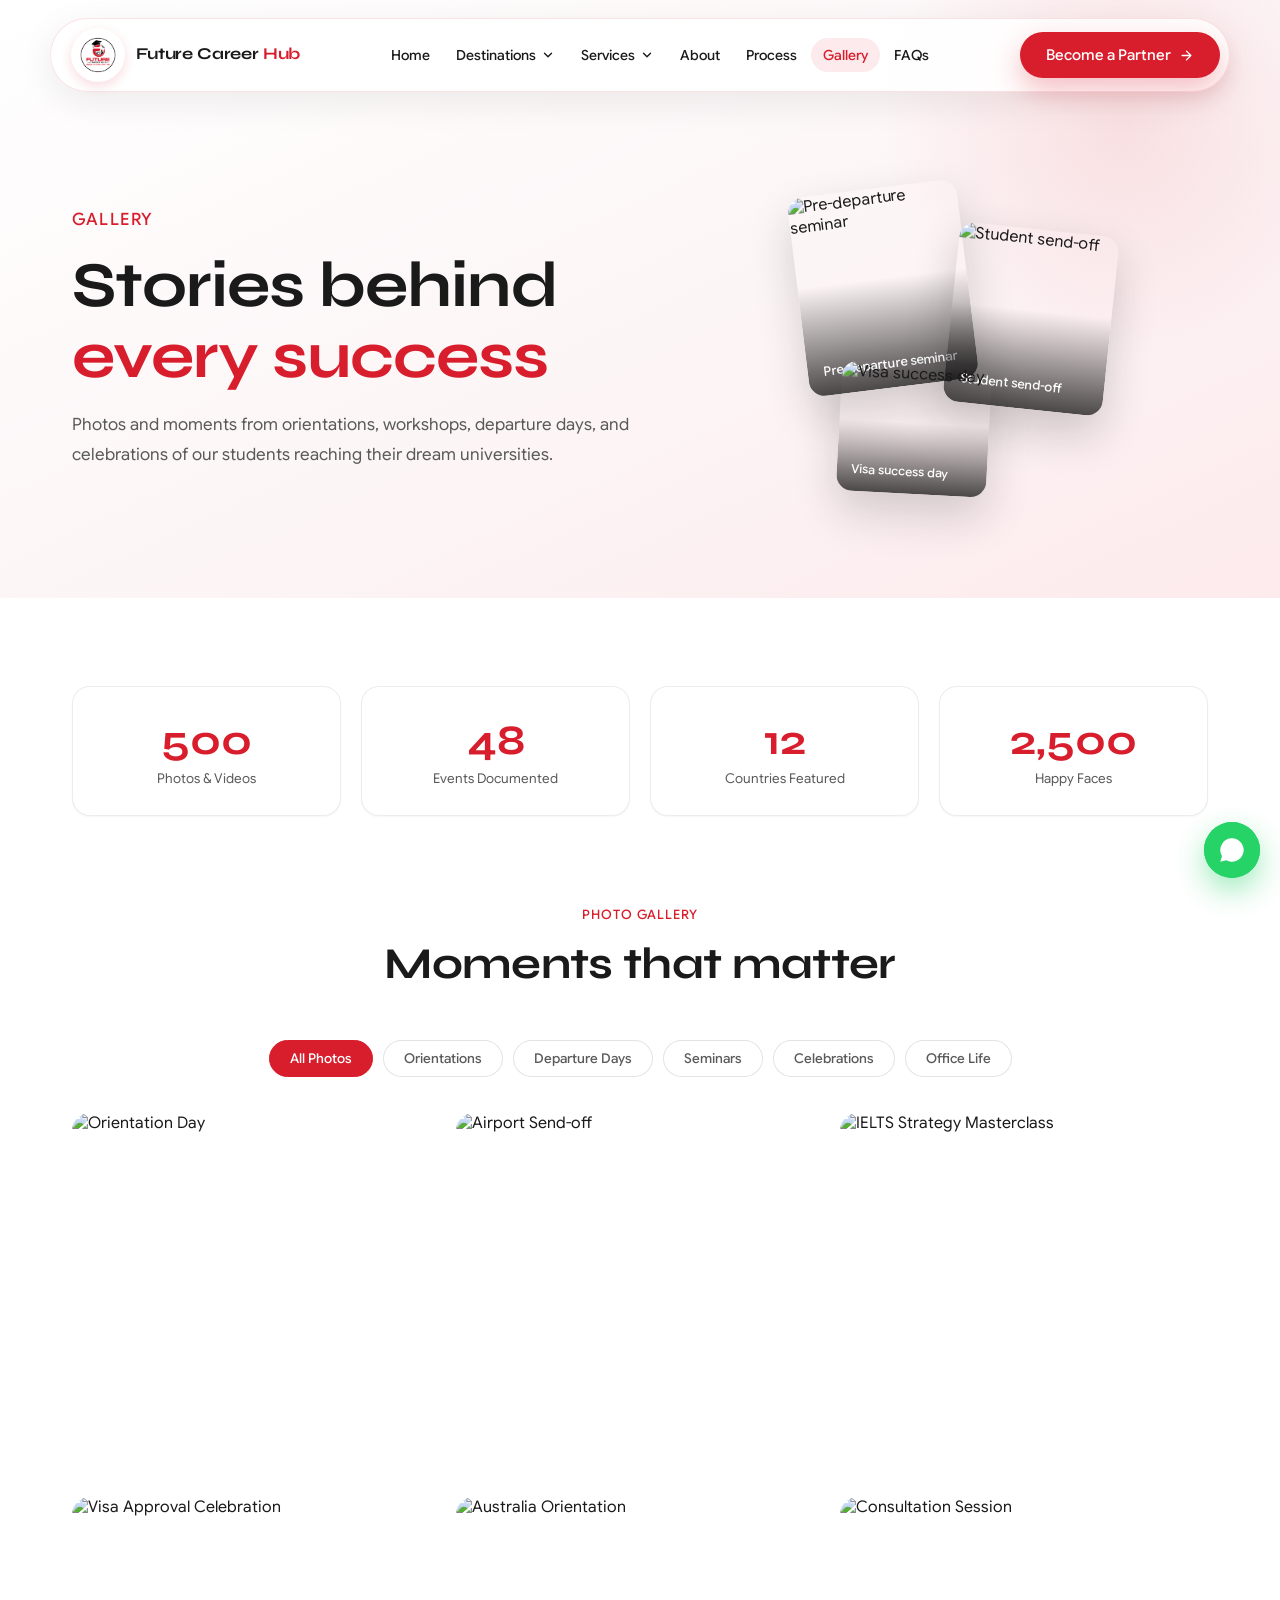
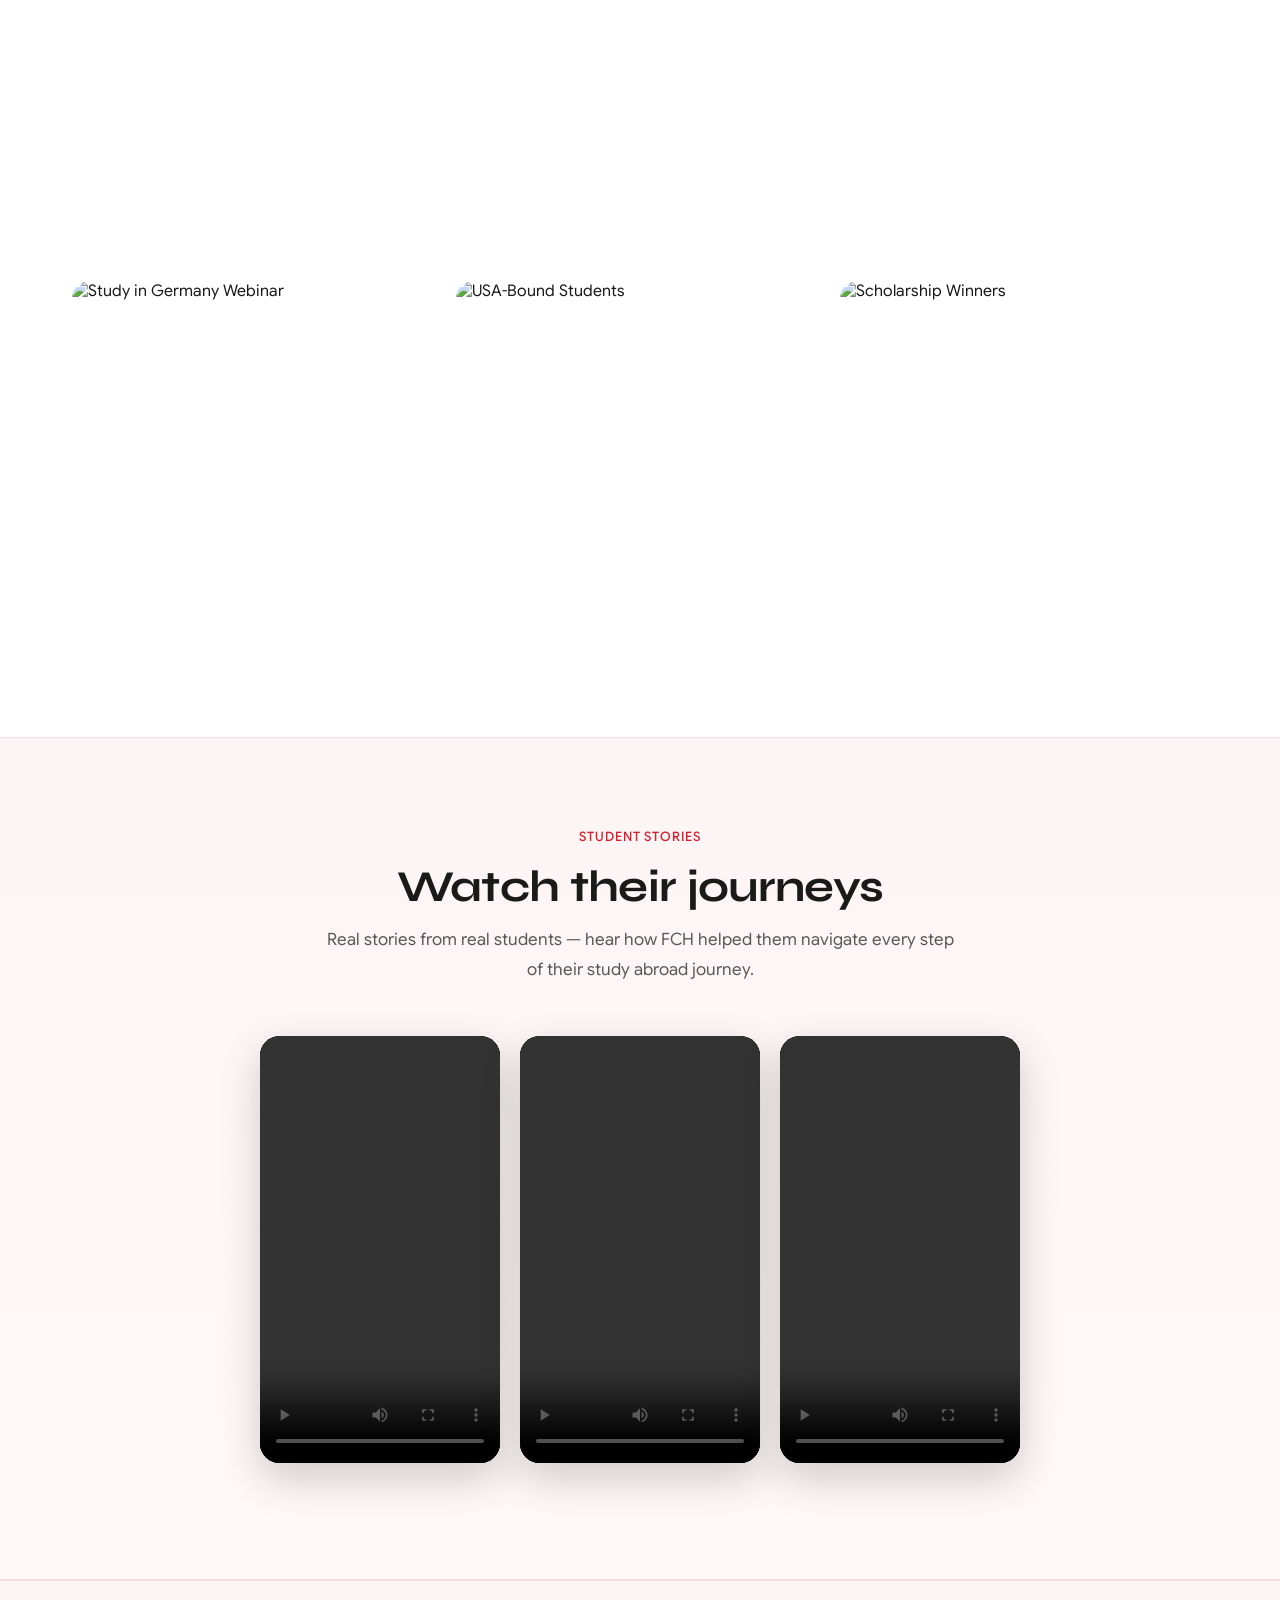
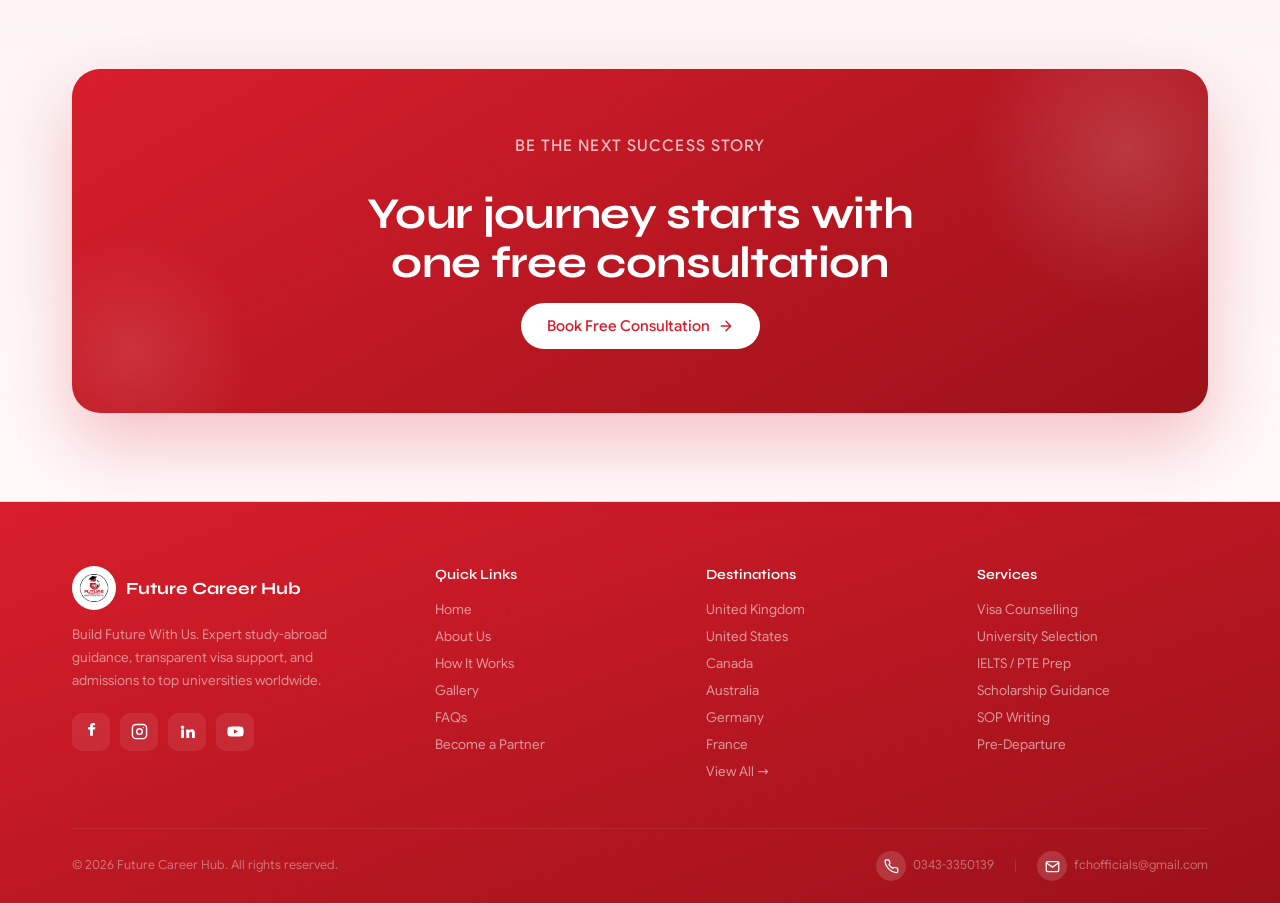
==== gallery.html @ 25dbcd44 "Initial commit: Future Career Hub website Full site export — homepage, destinations, gallery, about," ====
<!DOCTYPE html>
<html lang="en">
<head>
  <meta charset="UTF-8" />
  <meta name="viewport" content="width=device-width, initial-scale=1.0" />
  <title>Gallery — Future Career Hub Faisalabad Events & Student Success Stories</title>
  <meta name="description" content="See photos and videos from Future Career Hub's student events, orientation days, and study abroad success stories in Faisalabad, Pakistan." />
  <meta name="keywords" content="Future Career Hub Faisalabad events, study abroad success stories Pakistan, student visa success Pakistan" />
  <meta property="og:type" content="website" />
  <meta property="og:title" content="Gallery — Future Career Hub Faisalabad" />
  <meta property="og:description" content="Photos and videos from FCH student events, orientation days, and success stories." />
  <meta property="og:image" content="assets/fch-logo.png" />
  <link rel="icon" type="image/png" sizes="192x192" href="assets/android-chrome-192x192.png" />
  <link rel="icon" type="image/png" sizes="512x512" href="assets/android-chrome-512x512.png" />
  <link rel="apple-touch-icon" href="assets/android-chrome-192x192.png" />
  <link rel="stylesheet" href="css/style.css" />
  <style>
    .gallery-filters { display:flex; gap:10px; flex-wrap:wrap; justify-content:center; margin-bottom:36px; }
    .filter-btn { padding:9px 20px; border-radius:999px; border:1.5px solid rgba(26,26,26,.12); background:#fff; font-family:'Google Sans Flex',sans-serif; font-size:13.5px; font-weight:500; color:#5A5A5A; cursor:pointer; transition:all .2s; }
    .filter-btn:hover,.filter-btn.active { background:#D81E2C; border-color:#D81E2C; color:#fff; }
    .gallery-grid { display:grid; grid-template-columns:repeat(3,1fr); gap:16px; }
    .gallery-item { border-radius:18px; overflow:hidden; position:relative; cursor:pointer; display:block; }
    .gallery-item .gal-img { width:100%; aspect-ratio:1/1; display:block; background:var(--grad); transition:transform .4s; }
    .gallery-item:hover .gal-img { transform:scale(1.04); }
    .gallery-item .gal-overlay { position:absolute; inset:0; background:linear-gradient(to top,rgba(26,26,26,.8) 0%,transparent 50%); opacity:0; transition:opacity .3s; display:flex; align-items:flex-end; padding:18px; }
    .gallery-item:hover .gal-overlay { opacity:1; }
    .gal-caption { color:#fff; font-size:13px; font-weight:500; }
    .gal-badge { font-size:11px; background:rgba(255,255,255,.2); border-radius:999px; padding:3px 10px; display:inline-block; margin-bottom:6px; }
    .lightbox { display:none; position:fixed; inset:0; background:rgba(0,0,0,.9); z-index:9999; align-items:center; justify-content:center; }
    .lightbox.open { display:flex; }
    .lightbox-inner { position:relative; max-width:90vw; max-height:90vh; }
    .lightbox-img { max-width:100%; max-height:85vh; border-radius:14px; display:block; }
    .lightbox-close { position:absolute; top:-18px; right:-18px; width:38px; height:38px; border-radius:50%; background:#D81E2C; color:#fff; border:none; cursor:pointer; font-size:20px; display:flex; align-items:center; justify-content:center; }
    .lightbox-nav { position:absolute; top:50%; transform:translateY(-50%); background:rgba(255,255,255,.12); color:#fff; border:none; border-radius:50%; width:44px; height:44px; cursor:pointer; font-size:22px; display:flex; align-items:center; justify-content:center; }
    .lightbox-prev { left:-56px; }
    .lightbox-next { right:-56px; }
    .video-reel { display:grid; grid-template-columns:repeat(3,1fr); gap:20px; max-width:760px; margin:0 auto; }
    .insta-embed-wrap { max-width:400px; margin:28px auto 0; display:flex; justify-content:center; }
    .video-card { border-radius:20px; overflow:hidden; background:#000; position:relative; aspect-ratio:9/16; box-shadow:0 16px 40px rgba(26,26,26,.2); }
    .video-card video { width:100%; height:100%; object-fit:cover; display:block; background:#000; }
    .counter-band { display:grid; grid-template-columns:repeat(4,1fr); gap:20px; }
    @media(max-width:1024px){ .gallery-grid{grid-template-columns:repeat(3,1fr);} .counter-band{grid-template-columns:repeat(2,1fr);} }
    @media(max-width:768px){ .gallery-grid{grid-template-columns:repeat(2,1fr);} .video-reel{grid-template-columns:1fr 1fr;max-width:100%;} .counter-band{grid-template-columns:repeat(2,1fr);} .gallery-filters{gap:6px;} .filter-btn{padding:7px 14px;font-size:12.5px;} }
    @media(max-width:560px){ .gallery-grid{grid-template-columns:repeat(2,1fr);gap:10px;} .video-reel{grid-template-columns:1fr;max-width:280px;} }
    @media(max-width:480px){ .counter-band{grid-template-columns:1fr 1fr;} .lightbox-prev{left:-44px;} .lightbox-next{right:-44px;} }
    @media(max-width:375px){ .lightbox-prev,.lightbox-next{display:none;} }
  </style>
</head>
<body>
<div id="header-slot"></div>

<section class="page-hero">
  <div class="page-hero-bg"></div>
  <div class="page-hero-blob"></div>
  <div class="container page-hero-grid">
    <div>
      <p class="eyebrow">Gallery</p>
      <h1>Stories behind<br/><span style="color:#D81E2C;">every success</span></h1>
      <p class="lead" style="margin:16px 0 0;">Photos and moments from orientations, workshops, departure days, and celebrations of our students reaching their dream universities.</p>
    </div>
    <div class="hero-visual">
      <div style="position:relative;width:100%;max-width:340px;height:340px;">
        <div class="fch-photo-frame" style="position:absolute;top:6%;left:6%;width:170px;height:200px;border-radius:16px;overflow:hidden;box-shadow:0 20px 44px rgba(26,26,26,.18);transform:rotate(-7deg);animation:heroFloat 5.5s ease-in-out infinite;">
            <img src="https://res.cloudinary.com/dnvkirfyz/image/upload/w_400,c_limit,f_auto,q_auto/v1/success-story-11.jpg" alt="Pre-departure seminar" style="position:absolute;inset:0;width:100%;height:100%;object-fit:cover;" />
            <div style="position:absolute;inset:0;background:linear-gradient(to top,rgba(0,0,0,.7),transparent 55%);"></div>
            <span style="position:absolute;left:16px;bottom:16px;color:#fff;font-size:13px;font-weight:500;">Pre-departure seminar</span>
        </div>
        <div class="fch-photo-frame" style="position:absolute;top:18%;right:2%;width:160px;height:180px;border-radius:16px;overflow:hidden;box-shadow:0 20px 44px rgba(26,26,26,.2);transform:rotate(6deg);animation:heroFloat2 6.5s ease-in-out infinite;">
            <img src="https://res.cloudinary.com/dnvkirfyz/image/upload/w_400,c_limit,f_auto,q_auto/v1/moment-that-matters-9.jpg" alt="Student send-off" style="position:absolute;inset:0;width:100%;height:100%;object-fit:cover;" />
            <div style="position:absolute;inset:0;background:linear-gradient(to top,rgba(0,0,0,.7),transparent 55%);"></div>
            <span style="position:absolute;left:16px;bottom:16px;color:#fff;font-size:13px;font-weight:500;">Student send-off</span>
        </div>
        <div class="fch-photo-frame" style="position:absolute;bottom:4%;left:18%;width:150px;height:130px;border-radius:16px;overflow:hidden;box-shadow:0 20px 44px rgba(26,26,26,.18);transform:rotate(3deg);animation:heroFloat 7s ease-in-out infinite;">
            <img src="https://res.cloudinary.com/dnvkirfyz/image/upload/w_400,c_limit,f_auto,q_auto/v1/Malaysia-1.jpg" alt="Visa success day" style="position:absolute;inset:0;width:100%;height:100%;object-fit:cover;" />
            <div style="position:absolute;inset:0;background:linear-gradient(to top,rgba(0,0,0,.7),transparent 55%);"></div>
            <span style="position:absolute;left:14px;bottom:14px;color:#fff;font-size:12.5px;font-weight:500;">Visa success day</span>
        </div>
      </div>
    </div>
  </div>
</section>

<!-- COUNTERS -->
<section class="section" style="padding-bottom:0;">
  <div class="container">
    <div class="counter-band reveal snap-x snap-sm">
      <div class="card" style="text-align:center;padding:28px 20px;">
        <div style="font-family:'Syne',sans-serif;font-size:42px;font-weight:800;color:#D81E2C;" data-counter="500">0</div>
        <div style="font-size:13.5px;color:#5A5A5A;margin-top:4px;">Photos &amp; Videos</div>
      </div>
      <div class="card" style="text-align:center;padding:28px 20px;">
        <div style="font-family:'Syne',sans-serif;font-size:42px;font-weight:800;color:#D81E2C;" data-counter="48">0</div>
        <div style="font-size:13.5px;color:#5A5A5A;margin-top:4px;">Events Documented</div>
      </div>
      <div class="card" style="text-align:center;padding:28px 20px;">
        <div style="font-family:'Syne',sans-serif;font-size:42px;font-weight:800;color:#D81E2C;" data-counter="12">0</div>
        <div style="font-size:13.5px;color:#5A5A5A;margin-top:4px;">Countries Featured</div>
      </div>
      <div class="card" style="text-align:center;padding:28px 20px;">
        <div style="font-family:'Syne',sans-serif;font-size:42px;font-weight:800;color:#D81E2C;" data-counter="2500">0</div>
        <div style="font-size:13.5px;color:#5A5A5A;margin-top:4px;">Happy Faces</div>
      </div>
    </div>
  </div>
</section>

<!-- PHOTO GALLERY -->
<section class="section">
  <div class="container">
    <div class="section-header reveal">
      <p class="eyebrow">Photo Gallery</p>
      <h2 style="margin:14px 0 14px;">Moments that matter</h2>
    </div>

    <div class="gallery-filters reveal">
      <button class="filter-btn active" onclick="filterGallery('all',this)">All Photos</button>
      <button class="filter-btn" onclick="filterGallery('orientation',this)">Orientations</button>
      <button class="filter-btn" onclick="filterGallery('departure',this)">Departure Days</button>
      <button class="filter-btn" onclick="filterGallery('seminar',this)">Seminars</button>
      <button class="filter-btn" onclick="filterGallery('celebration',this)">Celebrations</button>
      <button class="filter-btn" onclick="filterGallery('office',this)">Office Life</button>
    </div>

    <div class="gallery-grid reveal" id="gallery-grid">

      <!-- Row 1 -->
      <div class="gallery-item" data-cat="orientation" onclick="openLightbox(0)">
        <div class="gal-img" style="position:relative;overflow:hidden;">
          <img src="https://res.cloudinary.com/dnvkirfyz/image/upload/w_500,c_limit,f_auto,q_auto/v1/moment-that-matters-1.jpg" alt="Orientation Day" loading="lazy" style="width:100%;height:100%;object-fit:cover;display:block;" />
        </div>
        <div class="gal-overlay"><div><div class="gal-badge">Orientation</div><div class="gal-caption">UK Orientation — Spring Batch 2025</div></div></div>
      </div>

      <div class="gallery-item" data-cat="departure" onclick="openLightbox(1)">
        <div class="gal-img" style="position:relative;overflow:hidden;">
          <img src="https://res.cloudinary.com/dnvkirfyz/image/upload/w_500,c_limit,f_auto,q_auto/v1/moment-that-matters-2.jpg" alt="Airport Send-off" loading="lazy" style="width:100%;height:100%;object-fit:cover;display:block;" />
        </div>
        <div class="gal-overlay"><div><div class="gal-badge">Departure</div><div class="gal-caption">Airport Send-off — Canada Batch</div></div></div>
      </div>

      <div class="gallery-item" data-cat="seminar" onclick="openLightbox(2)">
        <div class="gal-img" style="position:relative;overflow:hidden;">
          <img src="https://res.cloudinary.com/dnvkirfyz/image/upload/w_500,c_limit,f_auto,q_auto/v1/moment-that-matters-3.jpg" alt="IELTS Strategy Masterclass" loading="lazy" style="width:100%;height:100%;object-fit:cover;display:block;" />
        </div>
        <div class="gal-overlay"><div><div class="gal-badge">Seminar</div><div class="gal-caption">IELTS Strategy Masterclass — Feb 2025</div></div></div>
      </div>

      <!-- Row 2 -->
      <div class="gallery-item" data-cat="celebration" onclick="openLightbox(3)">
        <div class="gal-img" style="position:relative;overflow:hidden;">
          <img src="https://res.cloudinary.com/dnvkirfyz/image/upload/w_500,c_limit,f_auto,q_auto/v1/moment-that-matters-4.jpg" alt="Visa Approval Celebration" loading="lazy" style="width:100%;height:100%;object-fit:cover;display:block;" />
        </div>
        <div class="gal-overlay"><div><div class="gal-badge">Celebration</div><div class="gal-caption">Visa Approval Celebration — 2024 Batch</div></div></div>
      </div>

      <div class="gallery-item" data-cat="orientation" onclick="openLightbox(4)">
        <div class="gal-img" style="position:relative;overflow:hidden;">
          <img src="https://res.cloudinary.com/dnvkirfyz/image/upload/w_500,c_limit,f_auto,q_auto/v1/moment-that-matters-5.jpg" alt="Australia Orientation" loading="lazy" style="width:100%;height:100%;object-fit:cover;display:block;" />
        </div>
        <div class="gal-overlay"><div><div class="gal-badge">Orientation</div><div class="gal-caption">Australia Orientation — Summer 2025</div></div></div>
      </div>

      <div class="gallery-item" data-cat="office" onclick="openLightbox(5)">
        <div class="gal-img" style="position:relative;overflow:hidden;">
          <img src="https://res.cloudinary.com/dnvkirfyz/image/upload/w_500,c_limit,f_auto,q_auto/v1/moment-that-matters-6.jpg" alt="Consultation Session" loading="lazy" style="width:100%;height:100%;object-fit:cover;display:block;" />
        </div>
        <div class="gal-overlay"><div><div class="gal-badge">Office</div><div class="gal-caption">Consultation Session — Faisalabad Office</div></div></div>
      </div>

      <!-- Row 3 -->
      <div class="gallery-item" data-cat="seminar" onclick="openLightbox(6)">
        <div class="gal-img" style="position:relative;overflow:hidden;">
          <img src="https://res.cloudinary.com/dnvkirfyz/image/upload/w_500,c_limit,f_auto,q_auto/v1/moment-that-matters-7.jpg" alt="Study in Germany Webinar" loading="lazy" style="width:100%;height:100%;object-fit:cover;display:block;" />
        </div>
        <div class="gal-overlay"><div><div class="gal-badge">Seminar</div><div class="gal-caption">Study in Germany Webinar — 300+ Attendees</div></div></div>
      </div>

      <div class="gallery-item" data-cat="departure" onclick="openLightbox(7)">
        <div class="gal-img" style="position:relative;overflow:hidden;">
          <img src="https://res.cloudinary.com/dnvkirfyz/image/upload/w_500,c_limit,f_auto,q_auto/v1/moment-that-matters-8.jpg" alt="USA-Bound Students" loading="lazy" style="width:100%;height:100%;object-fit:cover;display:block;" />
        </div>
        <div class="gal-overlay"><div><div class="gal-badge">Departure</div><div class="gal-caption">USA-Bound Students — JFK Batch</div></div></div>
      </div>

      <div class="gallery-item" data-cat="celebration" onclick="openLightbox(8)">
        <div class="gal-img" style="position:relative;overflow:hidden;">
          <img src="https://res.cloudinary.com/dnvkirfyz/image/upload/w_500,c_limit,f_auto,q_auto/v1/moment-that-matters-9.jpg" alt="Scholarship Winners" loading="lazy" style="width:100%;height:100%;object-fit:cover;display:block;" />
        </div>
        <div class="gal-overlay"><div><div class="gal-badge">Celebration</div><div class="gal-caption">Scholarship Winners — 2025</div></div></div>
      </div>

    </div>
  </div>
</section>

<!-- VIDEO SECTION -->
<section class="section bg-pink">
  <div class="container">
    <div class="section-header reveal">
      <p class="eyebrow">Student Stories</p>
      <h2 style="margin:14px 0 14px;">Watch their journeys</h2>
      <p class="lead">Real stories from real students — hear how FCH helped them navigate every step of their study abroad journey.</p>
    </div>
    <div class="video-reel reveal">
      <div class="video-card">
        <video controls preload="metadata" playsinline>
          <source src="https://res.cloudinary.com/dnvkirfyz/video/upload/q_auto,w_720,c_limit/v1786087169/videos-1.mp4" type="video/mp4" />
        </video>
      </div>
      <div class="video-card">
        <video controls preload="metadata" playsinline>
          <source src="https://res.cloudinary.com/dnvkirfyz/video/upload/q_auto,w_720,c_limit/v1786087095/video-2.mp4" type="video/mp4" />
        </video>
      </div>
      <div class="video-card">
        <video controls preload="metadata" playsinline>
          <source src="https://res.cloudinary.com/dnvkirfyz/video/upload/q_auto,w_720,c_limit/v1786088138/video-3.mp4" type="video/mp4" />
        </video>
      </div>
    </div>
    <div class="insta-embed-wrap reveal">
      <blockquote class="instagram-media" data-instgrm-permalink="https://www.instagram.com/reel/Dbf-t1FMrbv/" data-instgrm-version="14" style="width:100%;margin:0;"></blockquote>
    </div>
  </div>
</section>
<script async src="//www.instagram.com/embed.js"></script>

<!-- CTA -->
<section class="section bg-pink">
  <div class="container reveal">
    <div class="cta-banner">
      <p class="eyebrow" style="color:rgba(255,255,255,.7);">Be the next success story</p>
      <h2 style="color:#fff;margin:16px 0;">Your journey starts with<br/>one free consultation</h2>
      <a href="partner.html" class="btn" style="background:#fff;color:#D81E2C;">Book Free Consultation <svg width="16" height="16" viewBox="0 0 24 24" fill="none" stroke="currentColor" stroke-width="2.2" stroke-linecap="round" stroke-linejoin="round"><path d="M5 12h14M12 5l7 7-7 7"/></svg></a>
    </div>
  </div>
</section>

<!-- LIGHTBOX -->
<div class="lightbox" id="lightbox" onclick="closeLightbox(event)">
  <div class="lightbox-inner">
    <button class="lightbox-close" onclick="closeLightbox()">&times;</button>
    <button class="lightbox-nav lightbox-prev" onclick="navLightbox(-1)">&#8249;</button>
    <div id="lightbox-content" style="width:600px;height:400px;border-radius:14px;background:#222;"></div>
    <button class="lightbox-nav lightbox-next" onclick="navLightbox(1)">&#8250;</button>
  </div>
</div>

<div id="footer-slot"></div>
<script src="js/main.js?v=2"></script>
<script>
  FCH.init('gallery','root');

  let currentImg = 0;
  const imgs = document.querySelectorAll('.gallery-item .gal-img');

  function openLightbox(idx) {
    currentImg = idx;
    const lb = document.getElementById('lightbox');
    const src = imgs[idx].cloneNode(true);
    src.style.height = '400px';
    src.style.width = '600px';
    src.style.borderRadius = '14px';
    document.getElementById('lightbox-content').innerHTML = '';
    document.getElementById('lightbox-content').appendChild(src);
    lb.classList.add('open');
  }
  function closeLightbox(e) {
    if(!e || e.target === document.getElementById('lightbox')) {
      document.getElementById('lightbox').classList.remove('open');
    }
  }
  function navLightbox(dir) {
    currentImg = (currentImg + dir + imgs.length) % imgs.length;
    openLightbox(currentImg);
  }

  function filterGallery(cat, btn) {
    document.querySelectorAll('.filter-btn').forEach(b => b.classList.remove('active'));
    btn.classList.add('active');
    document.querySelectorAll('.gallery-item').forEach(item => {
      item.style.display = (cat === 'all' || item.dataset.cat === cat) ? 'block' : 'none';
    });
  }
</script>
</body>
</html>
---- css/style.css ----
/* ============================================================
   Future Career Hub — Shared Stylesheet
   ============================================================ */

/* --- Fonts --- */
@font-face { font-family:'Syne'; src:url('../fonts/Syne-Medium.ttf') format('truetype'); font-weight:500; font-display:swap; }
@font-face { font-family:'Syne'; src:url('../fonts/Syne-SemiBold.ttf') format('truetype'); font-weight:600; font-display:swap; }
@font-face { font-family:'Syne'; src:url('../fonts/Syne-Bold.ttf') format('truetype'); font-weight:700; font-display:swap; }
@font-face { font-family:'Google Sans Flex'; src:url('../fonts/GoogleSansFlex-Regular.ttf') format('truetype'); font-weight:400; font-display:swap; }
@font-face { font-family:'Google Sans Flex'; src:url('../fonts/GoogleSansFlex-Medium.ttf') format('truetype'); font-weight:500; font-display:swap; }

/* --- Reset --- */
*,*::before,*::after { box-sizing:border-box; margin:0; padding:0; }
html { scroll-behavior:smooth; overflow-x:hidden; }
body { font-family:'Google Sans Flex',system-ui,sans-serif; background:#fff; color:#1A1A1A; -webkit-font-smoothing:antialiased; overflow-x:hidden; position:relative; }
img { max-width:100%; height:auto; display:block; }
a { text-decoration:none; color:inherit; }
button { cursor:pointer; font-family:inherit; }
ul { list-style:none; }
::selection { background:#FDEAEC; color:#D81E2C; }

/* --- CSS Variables --- */
:root {
  --red:#D81E2C;
  --red-dark:#9c1119;
  --red-light:#FDEAEC;
  --dark:#1A1A1A;
  --mid:#5A5A5A;
  --muted:#8A8A95;
  --border:rgba(26,26,26,.08);
  --border-red:rgba(216,30,44,.12);
  --bg:#F5F6FA;
  --bg-pink:#FCF4F5;
  --white:#fff;
  --shadow-sm:0 1px 2px rgba(26,26,26,.04);
  --shadow-md:0 12px 30px rgba(26,26,26,.08);
  --shadow-red:0 12px 28px rgba(216,30,44,.28);
  --radius:18px;
  --radius-sm:12px;
  --radius-pill:999px;
  --transition:.25s ease;
  --container:1200px;
  --header-h:88px;
}

/* --- Keyframes --- */
@keyframes pulse { 0%{transform:scale(.7);opacity:.9;} 70%{transform:scale(2.4);opacity:0;} 100%{opacity:0;} }
@keyframes float  { 0%,100%{transform:translateY(0);} 50%{transform:translateY(-10px);} }
@keyframes marquee  { 0%{transform:translateX(0);}  100%{transform:translateX(-50%);} }
@keyframes marquee2 { 0%{transform:translateX(-50%);} 100%{transform:translateX(0);} }
@keyframes spin  { to{transform:rotate(360deg);} }
@keyframes ring  { 0%{transform:scale(.8);opacity:.6;} 100%{transform:scale(2);opacity:0;} }
@keyframes fadeUp { from{opacity:0;transform:translateY(28px);} to{opacity:1;transform:translateY(0);} }
@keyframes fadeIn { from{opacity:0;} to{opacity:1;} }

/* --- Reveal on scroll --- */
.reveal { opacity:0; transform:translateY(30px); transition:opacity .65s ease, transform .65s ease; }
.reveal.visible { opacity:1; transform:translateY(0); }

/* --- Page loader --- */
#fch-loader { position:fixed; inset:0; z-index:99999; background:#fff; display:flex; align-items:center; justify-content:center; transition:opacity .45s ease, visibility .45s ease; }
#fch-loader.fch-loader-hide { opacity:0; visibility:hidden; pointer-events:none; }
.fch-loader-row {
  color:#1A1A1A;
  font-family:'Google Sans Flex',sans-serif;
  font-weight:500;
  font-size:22px;
  display:flex;
  align-items:center;
}
.fch-loader-word {
  display:inline-block;
  padding-left:8px;
  color:#D81E2C;
  font-family:'Syne',sans-serif;
  font-weight:700;
  transition:opacity .25s ease;
}
.fch-loader-dots { display:inline-flex; margin-left:2px; }
.fch-loader-dots span { color:#D81E2C; font-weight:700; opacity:0; animation:fchLoaderDot 1.4s infinite; }
.fch-loader-dots span:nth-child(1) { animation-delay:0s; }
.fch-loader-dots span:nth-child(2) { animation-delay:.2s; }
.fch-loader-dots span:nth-child(3) { animation-delay:.4s; }

/* --- Toast notification --- */
#fch-toast-wrap { position:fixed; top:calc(var(--header-h, 88px) + 18px); left:50%; transform:translateX(-50%); z-index:100000; display:flex; flex-direction:column; align-items:center; gap:10px; pointer-events:none; width:100%; padding:0 16px; }
.fch-toast { pointer-events:auto; display:flex; align-items:center; gap:12px; background:#fff; color:#1A1A1A; border:1px solid rgba(216,30,44,.14); padding:14px 24px 14px 16px; border-radius:999px; box-shadow:0 16px 40px rgba(216,30,44,.16), 0 2px 8px rgba(26,26,26,.08); max-width:min(92vw,440px); opacity:0; transform:translateY(-24px) scale(.96); transition:opacity .35s cubic-bezier(.22,.9,.34,1), transform .35s cubic-bezier(.22,.9,.34,1); }
.fch-toast.fch-toast-show { opacity:1; transform:translateY(0) scale(1); }
.fch-toast-icon { flex-shrink:0; width:26px; height:26px; border-radius:50%; background:#D81E2C; display:flex; align-items:center; justify-content:center; box-shadow:0 4px 10px rgba(216,30,44,.35); }
.fch-toast.fch-toast-error { border-color:rgba(216,30,44,.3); }
.fch-toast-msg { font-size:14px; font-weight:500; line-height:1.4; color:#1A1A1A; }
@media(max-width:480px) { .fch-toast { padding:12px 18px 12px 14px; } .fch-toast-msg { font-size:13px; } }
@keyframes fchLoaderDot { 0%,80%,100% { opacity:0; } 40% { opacity:1; } }
@media (prefers-reduced-motion:reduce) { .fch-loader-dots span { animation-duration:2.8s; } }
@media (max-width:480px) { .fch-loader-row { font-size:18px; } }

/* --- Layout --- */
.container { max-width:var(--container); margin:0 auto; padding:0 32px; }

/* Prevent CSS Grid/Flex items from forcing horizontal overflow via their
   default min-width:auto (causes text/cards to spill past the viewport
   on narrow screens once content can no longer shrink to fit its track). */
.page-hero-grid > div,
.featured-post > *,
.blog-layout > *,
.contact-grid > *,
.about-hero-grid > *,
.about-mission-grid > *,
.dest-grid > *,
.services-grid > *,
.grid-2 > *, .grid-3 > *, .grid-4 > *, .grid-2-3 > *, .grid-3-2 > * {
  min-width:0;
}
.section { padding:88px 0; }
.section-sm { padding:56px 0; }
.section-header { text-align:center; max-width:640px; margin:0 auto 52px; }

/* --- Typography --- */
h1,h2,h3,h4 { font-family:'Syne',sans-serif; letter-spacing:-.015em; line-height:1.1; }
h1 { font-size:clamp(38px,5vw,66px); font-weight:700; }
h2 { font-size:clamp(28px,3.6vw,44px); font-weight:700; }
h3 { font-size:clamp(18px,2vw,22px); font-weight:600; }
h4 { font-size:17px; font-weight:600; }
p { line-height:1.7; color:var(--mid); }
.eyebrow { font-size:13px; font-weight:500; letter-spacing:.07em; text-transform:uppercase; color:var(--red); }
.lead { font-size:17px; line-height:1.75; color:var(--mid); }

/* --- Buttons --- */
.btn { display:inline-flex; align-items:center; gap:8px; padding:14px 26px; border-radius:var(--radius-pill); font-size:15px; font-weight:500; transition:var(--transition); border:none; white-space:nowrap; }
.btn svg { flex-shrink:0; transition:transform .2s; }
.btn:hover svg { transform:translateX(3px); }
.btn-primary { background:var(--red); color:#fff; box-shadow:var(--shadow-red); }
.btn-primary:hover { background:var(--red-dark); transform:translateY(-2px); }
.btn-outline { background:#fff; color:var(--dark); border:1.5px solid var(--border); }
.btn-outline:hover { border-color:var(--dark); }
.btn-dark { background:var(--dark); color:#fff; }
.btn-dark:hover { background:#000; }
.btn-lg { padding:16px 30px; font-size:16px; }

/* --- Badge / Tag --- */
.badge { display:inline-flex; align-items:center; gap:7px; padding:6px 14px; border-radius:var(--radius-pill); font-size:12.5px; font-weight:500; }
.badge-red { background:var(--red-light); color:var(--red); }
.badge-dark { background:var(--dark); color:#fff; }

/* --- Cards --- */
.card { background:#fff; border:1px solid var(--border); border-radius:var(--radius); padding:28px; box-shadow:var(--shadow-sm); transition:transform var(--transition), box-shadow var(--transition); }
.card:hover { transform:translateY(-6px); box-shadow:0 20px 44px rgba(216,30,44,.13); }
.card-icon { width:50px; height:50px; border-radius:13px; display:flex; align-items:center; justify-content:center; margin-bottom:18px; }
.card-icon-red { background:var(--red); color:#fff; box-shadow:0 8px 20px rgba(216,30,44,.35); }
.card-icon-pink { background:var(--red-light); color:var(--red); }

/* --- Section BG variants --- */
.bg-pink { background:linear-gradient(180deg,#FCF4F5 0%,#FFF8F9 100%); border-top:1px solid var(--border-red); border-bottom:1px solid var(--border-red); }
.bg-dark { background:var(--dark); color:#fff; }
.bg-red { background:linear-gradient(150deg,var(--red) 0%,var(--red-dark) 100%); color:#fff; }

/* ===========================
   HEADER / NAV
   =========================== */
#site-header { position:fixed; top:18px; left:0; width:100%; right:auto; z-index:100; display:flex; justify-content:center; padding:0 16px; }
.nav-wrap { width:100%; max-width:1180px; display:flex; align-items:center; justify-content:space-between; gap:16px; background:rgba(255,255,255,.88); backdrop-filter:blur(22px); -webkit-backdrop-filter:blur(22px); border:1px solid var(--border-red); border-radius:var(--radius-pill); padding:9px 9px 9px 20px; box-shadow:0 10px 34px rgba(26,26,26,.08); transition:box-shadow .3s; }
.nav-logo { display:flex; align-items:center; gap:11px; flex-shrink:0; }
.nav-logo img { width:54px; height:54px; border-radius:50%; object-fit:contain; background:#fff; box-shadow:0 4px 12px rgba(216,30,44,.16); }
.nav-logo-text { font-family:'Syne',sans-serif; font-weight:700; font-size:16.5px; letter-spacing:-.01em; color:var(--dark); line-height:1.2; }
.nav-logo-text span { color:var(--red); }
.nav-links { display:flex; align-items:center; gap:2px; }
.nav-link { font-size:14px; font-weight:500; color:var(--dark); padding:8px 12px; border-radius:var(--radius-pill); transition:background var(--transition), color var(--transition); }
.nav-link:hover, .nav-link.active { background:var(--red-light); color:var(--red); }
/* Dropdown */
.nav-dropdown { position:relative; }
.nav-dropdown-btn { display:flex; align-items:center; gap:5px; font-size:14px; font-weight:500; color:var(--dark); background:none; border:none; padding:8px 12px; border-radius:var(--radius-pill); transition:background var(--transition); }
.nav-dropdown-btn:hover, .nav-dropdown-btn.open { background:var(--red-light); color:var(--red); }
.nav-dropdown-btn svg { transition:transform .2s; }
.nav-dropdown-btn.open svg { transform:rotate(180deg); }
.dropdown-menu { display:none; position:absolute; top:calc(100% + 12px); left:50%; transform:translateX(-50%); background:#fff; border:1px solid var(--border); border-radius:20px; box-shadow:0 24px 60px rgba(26,26,26,.14); padding:14px; z-index:200; min-width:260px; }
.dropdown-menu.show { display:block; animation:fadeIn .18s ease; }
.dropdown-grid { display:grid; grid-template-columns:1fr 1fr; gap:3px; }
.dropdown-grid.cols-3 { grid-template-columns:1fr 1fr 1fr; width:520px; }
.dropdown-item { display:flex; align-items:center; gap:9px; padding:9px 10px; border-radius:11px; font-size:13.5px; font-weight:500; color:var(--dark); transition:background var(--transition); }
.dropdown-item:hover { background:var(--red-light); color:var(--red); }
.dropdown-flag { width:28px; height:20px; border-radius:4px; display:flex; align-items:center; justify-content:center; font-family:'Syne',sans-serif; font-weight:700; font-size:9px; color:#fff; letter-spacing:.04em; flex-shrink:0; }
.dropdown-flag-emoji { font-size:22px; line-height:1; flex-shrink:0; width:28px; text-align:center; }
.nav-cta { flex-shrink:0; }
/* Mobile hamburger */
.nav-hamburger { display:none; width:40px; height:40px; border:none; background:transparent; align-items:center; justify-content:center; flex-direction:column; gap:6px; border-radius:10px; cursor:pointer; padding:0; }
.nav-hamburger span { display:block; height:2.5px; background:var(--dark); border-radius:99px; transition:width .25s; }
.nav-hamburger span:nth-child(1) { width:18px; }
.nav-hamburger span:nth-child(2) { width:24px; }
.nav-hamburger span:nth-child(3) { width:14px; }
.nav-hamburger:hover span:nth-child(1) { width:24px; }
.nav-hamburger:hover span:nth-child(2) { width:24px; }
.nav-hamburger:hover span:nth-child(3) { width:24px; }
.nav-mobile { display:flex; position:fixed; top:0; left:0; right:0; bottom:0; background:#fff; z-index:99; overflow-y:auto; padding:100px 24px 40px; flex-direction:column; gap:6px; opacity:0; visibility:hidden; pointer-events:none; transform:translateY(-14px); transition:opacity .3s ease, transform .3s ease, visibility 0s linear .3s; }
.nav-mobile.open { opacity:1; visibility:visible; pointer-events:auto; transform:translateY(0); transition:opacity .3s ease, transform .3s ease, visibility 0s linear 0s; }
.nav-mobile-link { font-size:18px; font-weight:500; color:var(--dark); padding:14px 16px; border-radius:12px; transition:background .2s; border-bottom:1px solid var(--border); }
.nav-mobile-link:hover { background:var(--red-light); color:var(--red); }

/* ===========================
   PAGE HERO (inner pages)
   =========================== */
.page-hero { padding:calc(var(--header-h) + 60px) 0 70px; position:relative; overflow:hidden; }
.page-hero-bg { position:absolute; inset:0; background:linear-gradient(155deg,#fff 0%,#FCF4F5 60%,#FDEAEC 100%); z-index:0; }
.page-hero-blob { position:absolute; top:-120px; right:-80px; width:480px; height:480px; border-radius:50%; background:radial-gradient(circle,rgba(216,30,44,.10),transparent 70%); pointer-events:none; }
.page-hero .container { position:relative; z-index:1; }
.page-hero h1 { margin:16px 0 18px; }
.page-hero p { font-size:17px; max-width:600px; }

/* hero right-side visual grid */
.page-hero-grid { display:grid; grid-template-columns:1.05fr .95fr; gap:40px; align-items:center; }
.hero-visual { position:relative; min-height:380px; display:flex; align-items:center; justify-content:center; }
.hero-visual-main { width:100%; max-width:380px; border-radius:24px; box-shadow:0 30px 70px rgba(216,30,44,.18); position:relative; overflow:hidden; }
.fch-photo-frame img { transition:transform .5s ease; }
.fch-photo-frame:hover img { transform:scale(1.06); }
.hero-float-card { position:absolute; background:#fff; border:1px solid rgba(26,26,26,.07); border-radius:14px; padding:11px 15px; box-shadow:0 14px 34px rgba(26,26,26,.12); display:flex; align-items:center; gap:10px; animation:heroFloat 5s ease-in-out infinite; z-index:2; }
.hero-float-card.alt { animation:heroFloat2 6s ease-in-out infinite; }
.hero-float-icon { width:34px; height:34px; border-radius:9px; display:flex; align-items:center; justify-content:center; flex-shrink:0; }
.hero-float-title { font-size:13px; font-weight:600; color:#1A1A1A; line-height:1.2; }
.hero-float-sub { font-size:11px; color:#8A8A95; }
@keyframes heroFloat { 0%,100%{ transform:translateY(0); } 50%{ transform:translateY(-12px); } }
@keyframes heroFloat2 { 0%,100%{ transform:translateY(0); } 50%{ transform:translateY(10px); } }
@media(max-width:1100px){ .page-hero-grid{ grid-template-columns:1fr; } .hero-visual{ display:none; } }

/* ===========================
   FOOTER
   =========================== */
#site-footer { background:linear-gradient(160deg,#D81E2C 0%,#9c1119 100%); color:#fff; padding:64px 0 0; }
.footer-grid { display:grid; grid-template-columns:1.4fr 1fr 1fr 1fr; gap:40px; padding-bottom:48px; border-bottom:1px solid rgba(255,255,255,.08); }
.footer-brand-logo { display:flex; align-items:center; gap:10px; margin-bottom:14px; }
.footer-brand-logo img { width:44px; height:44px; border-radius:50%; background:#fff; object-fit:contain; }
.footer-brand-name { font-family:'Syne',sans-serif; font-weight:700; font-size:17px; }
.footer-desc { font-size:13.5px; line-height:1.7; color:rgba(255,255,255,.5); max-width:280px; margin-bottom:20px; }
.footer-socials { display:flex; gap:10px; }
.footer-social { width:38px; height:38px; border-radius:10px; background:rgba(255,255,255,.08); color:#fff; display:flex; align-items:center; justify-content:center; transition:background var(--transition); }
.footer-social:hover { background:rgba(255,255,255,.22); }
.footer-col-title { font-family:'Syne',sans-serif; font-weight:600; font-size:14px; margin-bottom:18px; }
.footer-links { display:flex; flex-direction:column; gap:10px; }
.footer-links a { font-size:13.5px; color:rgba(255,255,255,.55); transition:color var(--transition); }
.footer-links a:hover { color:#fff; }
.footer-bottom { display:flex; align-items:center; justify-content:space-between; flex-wrap:wrap; gap:12px; padding:22px 0; }
.footer-copy { font-size:12.5px; color:rgba(255,255,255,.38); }

/* ===========================
   FLOATING ELEMENTS
   =========================== */
.whatsapp-btn { position:fixed; right:20px; bottom:22px; z-index:90; width:56px; height:56px; border-radius:50%; background:#25D366; display:flex; align-items:center; justify-content:center; box-shadow:0 12px 30px rgba(37,211,102,.45); }
.whatsapp-btn::before { content:''; position:absolute; inset:0; border-radius:50%; background:#25D366; animation:ring 2s ease-out infinite; }
.whatsapp-btn svg { position:relative; }

/* ===========================
   COMMON SECTION COMPONENTS
   =========================== */
/* Stats bar */
.stats-bar { display:flex; gap:0; flex-wrap:wrap; }
.stat-item { flex:1; min-width:120px; text-align:center; padding:28px 20px; border-right:1px solid var(--border); }
.stat-item:last-child { border-right:none; }
.stat-number { font-family:'Syne',sans-serif; font-weight:700; font-size:42px; color:var(--red); line-height:1; }
.stat-label { font-size:13.5px; color:var(--muted); margin-top:6px; }

/* Icon box */
.icon-box { display:flex; align-items:flex-start; gap:16px; }
.icon-box-icon { flex-shrink:0; width:46px; height:46px; border-radius:12px; display:flex; align-items:center; justify-content:center; }

/* Check list */
.check-list { display:flex; flex-direction:column; gap:10px; }
.check-item { display:flex; align-items:flex-start; gap:10px; font-size:14.5px; color:var(--mid); line-height:1.5; }
.check-item-icon { flex-shrink:0; width:22px; height:22px; border-radius:50%; background:var(--red-light); color:var(--red); display:flex; align-items:center; justify-content:center; margin-top:1px; }

/* Marquee */
.marquee-wrap { overflow:hidden; -webkit-mask-image:linear-gradient(90deg,transparent,#000 8%,#000 92%,transparent); mask-image:linear-gradient(90deg,transparent,#000 8%,#000 92%,transparent); }
.marquee-track { display:flex; gap:14px; width:max-content; }
.marquee-fwd { animation:marquee 34s linear infinite; }
.marquee-rev { animation:marquee2 38s linear infinite; }
.marquee-wrap:hover .marquee-track { animation-play-state:paused; }
.marquee-item { flex-shrink:0; display:flex; align-items:center; gap:10px; background:#F4F5F8; border:1px solid rgba(26,26,26,.06); border-radius:14px; padding:14px 24px; white-space:nowrap; }

/* Timeline */
.timeline { position:relative; padding-left:32px; }
.timeline::before { content:''; position:absolute; left:0; top:0; bottom:0; width:2px; background:linear-gradient(to bottom,var(--red),rgba(216,30,44,.0)); }
.timeline-item { position:relative; margin-bottom:44px; }
.timeline-item::before { content:''; position:absolute; left:-38px; top:6px; width:14px; height:14px; border-radius:50%; background:var(--red); border:3px solid #fff; box-shadow:0 0 0 2px var(--red); }
.timeline-year { font-size:12px; font-weight:500; color:var(--red); letter-spacing:.05em; text-transform:uppercase; margin-bottom:6px; }
.timeline-title { font-family:'Syne',sans-serif; font-weight:600; font-size:18px; color:var(--dark); margin-bottom:6px; }
.timeline-desc { font-size:14px; color:var(--mid); line-height:1.65; }

/* Accordion / FAQ */
.accordion { display:flex; flex-direction:column; gap:10px; }
.accordion-item { background:#fff; border:1px solid var(--border); border-radius:var(--radius); overflow:hidden; }
.accordion-btn { width:100%; display:flex; align-items:center; justify-content:space-between; gap:16px; background:none; border:none; padding:20px 24px; text-align:left; font-family:'Syne',sans-serif; font-weight:600; font-size:16px; color:var(--dark); }
.accordion-icon { flex-shrink:0; width:30px; height:30px; border-radius:50%; background:var(--red-light); color:var(--red); display:flex; align-items:center; justify-content:center; transition:transform .25s; }
.accordion-btn.open .accordion-icon { transform:rotate(45deg); }
.accordion-body { display:none; padding:0 24px 20px; font-size:14.5px; line-height:1.65; color:var(--mid); }
.accordion-body.open { display:block; animation:fadeIn .2s ease; }

/* Grid helpers */
.grid-2 { display:grid; grid-template-columns:1fr 1fr; gap:24px; }
.grid-3 { display:grid; grid-template-columns:repeat(3,1fr); gap:20px; }
.grid-4 { display:grid; grid-template-columns:repeat(4,1fr); gap:18px; }
.grid-2-3 { display:grid; grid-template-columns:2fr 3fr; gap:48px; align-items:center; }
.grid-3-2 { display:grid; grid-template-columns:3fr 2fr; gap:48px; align-items:center; }

/* CTA Banner */
.cta-banner { background:linear-gradient(150deg,#D81E2C 0%,#9c1119 100%); border-radius:28px; padding:64px; text-align:center; color:#fff; position:relative; overflow:hidden; box-shadow:0 30px 70px rgba(216,30,44,.25); }
.cta-banner::before { content:''; position:absolute; top:-80px; right:-80px; width:320px; height:320px; border-radius:50%; background:radial-gradient(circle,rgba(255,255,255,.15),transparent 70%); }
.cta-banner::after { content:''; position:absolute; bottom:-60px; left:-60px; width:240px; height:240px; border-radius:50%; background:radial-gradient(circle,rgba(255,255,255,.10),transparent 70%); }
.cta-banner > * { position:relative; z-index:1; }
.cta-banner h2 { color:#fff; margin-bottom:14px; }
.cta-banner p { color:rgba(255,255,255,.7); font-size:16px; margin-bottom:30px; max-width:500px; margin-left:auto; margin-right:auto; }

/* Testimonial card */
.testimonial-card { background:#fff; border:1px solid var(--border); border-radius:var(--radius); padding:36px; box-shadow:var(--shadow-sm); }
.stars { display:flex; gap:4px; margin-bottom:16px; }
.testimonial-text { font-family:'Syne',sans-serif; font-size:18px; font-weight:500; color:var(--dark); line-height:1.55; margin-bottom:22px; }
.testimonial-author { display:flex; align-items:center; gap:14px; }
.author-avatar { width:46px; height:46px; border-radius:50%; background:linear-gradient(135deg,#D81E2C,#9c1119); color:#fff; display:flex; align-items:center; justify-content:center; font-family:'Syne',sans-serif; font-weight:700; font-size:17px; flex-shrink:0; }
.author-name { font-weight:500; font-size:15px; color:var(--dark); }
.author-meta { font-size:12.5px; color:var(--muted); margin-top:2px; }

/* Info box */
.info-box { background:var(--red-light); border:1px solid var(--border-red); border-radius:var(--radius); padding:24px 28px; }
.info-box-title { font-family:'Syne',sans-serif; font-weight:600; font-size:15px; color:var(--dark); margin-bottom:8px; }
.info-box-text { font-size:14px; color:var(--mid); line-height:1.6; }

/* Table */
.data-table { width:100%; border-collapse:collapse; }
.data-table th { background:var(--red); color:#fff; padding:13px 18px; text-align:left; font-family:'Syne',sans-serif; font-weight:600; font-size:13.5px; letter-spacing:.02em; }
.data-table th:first-child { border-radius:10px 0 0 0; }
.data-table th:last-child { border-radius:0 10px 0 0; }
.data-table td { padding:13px 18px; border-bottom:1px solid var(--border); font-size:14px; color:var(--mid); }
.data-table tr:last-child td { border-bottom:none; }
.data-table tr:hover td { background:var(--red-light); }

/* ===========================
   SNAP SLIDER UTILITY
   Converts any grid/flex row into a swipeable horizontal carousel on mobile.
   Usage: add class "snap-x" (normal cards) or "snap-x snap-sm" (small cards)
   =========================== */
@media (max-width:768px) {
  .snap-x {
    display:flex !important;
    grid-template-columns:unset !important;
    flex-direction:row !important;
    flex-wrap:nowrap !important;
    overflow-x:auto;
    scroll-snap-type:x mandatory;
    -webkit-overflow-scrolling:touch;
    gap:14px !important;
    /* bleed to container edges so first card sits flush */
    padding:4px 20px 16px !important;
    margin-left:-20px !important;
    margin-right:-20px !important;
    scrollbar-width:none;
    /* remove stagger on mobile sliders */
    align-items:stretch !important;
  }
  .snap-x::-webkit-scrollbar { display:none; }
  .snap-x > * {
    flex:0 0 76vw !important;
    max-width:290px !important;
    scroll-snap-align:start;
    width:auto !important;
    margin-top:0 !important;   /* remove stagger */
  }
  /* narrower cards for stats / small items */
  .snap-x.snap-sm > * { flex:0 0 52vw !important; max-width:200px !important; }
  /* fix stat-item borders inside snap slider */
  .snap-x.snap-sm .stat-item { border-right:1px solid var(--border) !important; border-bottom:none !important; }
  /* wider cards for big hero-style cards */
  .snap-x.snap-lg > * { flex:0 0 88vw !important; max-width:360px !important; }

  /* Dot indicators — optional, shown when .snap-dots wrapper present */
  .snap-dots {
    display:flex; justify-content:center; gap:7px; margin-top:14px;
  }
  .snap-dot {
    width:7px; height:7px; border-radius:50%; background:rgba(26,26,26,.18);
    transition:background .2s, transform .2s;
  }
  .snap-dot.active { background:#D81E2C; transform:scale(1.3); }
}

/* ===========================
   RESPONSIVE
   =========================== */

/* --- 1200px: wide tablet / small laptop --- */
@media (max-width:1200px) {
  .container { max-width:100%; padding:0 32px; }
  .page-hero h1 { font-size:clamp(32px,5vw,52px); }
}

/* --- 1024px: tablet landscape --- */
@media (max-width:1024px) {
  .grid-4 { grid-template-columns:repeat(2,1fr); }
  .grid-3 { grid-template-columns:repeat(2,1fr); }
  .grid-2-3,.grid-3-2 { grid-template-columns:1fr; gap:32px; }
  .footer-grid { grid-template-columns:1fr 1fr; gap:32px; }
  .cta-banner { padding:48px 40px; }
  .page-hero { padding:calc(var(--header-h) + 56px) 0 60px; }
}

/* --- 768px: tablet portrait / large mobile --- */
@media (max-width:768px) {
  :root { --header-h:76px; }
  .container { padding:0 20px; }
  .section { padding:60px 0; }

  /* avoid expensive backdrop-filter blur on mobile scroll */
  .nav-wrap { backdrop-filter:none; -webkit-backdrop-filter:none; background:rgba(255,255,255,.97); }

  /* typography */
  h1 { font-size:clamp(28px,8vw,44px); }
  h2 { font-size:clamp(22px,6vw,32px); }
  h3 { font-size:clamp(18px,5vw,24px); }

  /* grids */
  .grid-2,.grid-3,.grid-4,.grid-2-3,.grid-3-2 { grid-template-columns:1fr; gap:20px; }

  /* nav */
  .nav-links,.nav-cta { display:none; }
  .nav-hamburger { display:flex; }

  /* dropdown — force close on mobile (controlled by hamburger menu) */
  .dropdown-menu { position:static; box-shadow:none; border:none; border-top:1px solid var(--border); border-radius:0; padding:8px 0; }

  /* page hero */
  .page-hero { padding:calc(var(--header-h) + 52px) 0 48px; }
  .page-hero h1 { font-size:clamp(26px,7vw,40px); }
  .page-hero p { font-size:15px; }

  /* stats bar */
  .stats-bar { flex-direction:column; }
  .stat-item { border-right:none; border-bottom:1px solid var(--border); padding:20px 0; }
  .stat-item:last-child { border-bottom:none; }

  /* cards */
  .card { padding:24px 20px; }

  /* CTA banner */
  .cta-banner { padding:40px 24px; border-radius:18px; }
  .cta-banner::before,.cta-banner::after { display:none; }

  /* footer */
  .footer-grid { grid-template-columns:1fr; }
  .footer-bottom { flex-direction:column; gap:14px; text-align:center; }

  /* accordion */
  .accordion-header { padding:16px 18px; font-size:15px; }
  .accordion-body { padding:0 18px 16px; }

  /* timeline */
  .timeline { padding-left:20px; }
  .timeline-item { gap:16px; }
  .timeline-item::before { width:14px; height:14px; left:-27px; }

  /* tables — horizontal scroll */
  .data-table-wrap { overflow-x:auto; -webkit-overflow-scrolling:touch; }
  .data-table { min-width:560px; }

  /* contact page */
  .contact-grid { grid-template-columns:1fr !important; }
  .contact-left { border-radius:var(--radius) var(--radius) 0 0 !important; }
  .contact-right { border-radius:0 0 var(--radius) var(--radius) !important; }

  /* about page */
  .about-hero-grid,.about-mission-grid,.about-team-grid { grid-template-columns:1fr !important; }

  /* services page */
  .services-grid,.service-list { grid-template-columns:1fr !important; }

  /* process page */
  .process-steps { padding-left:24px; }
  .process-step-num { width:40px; height:40px; font-size:16px; }

  /* gallery */
  .gallery-grid { columns:2 !important; }

  /* blog */
  .blog-layout { grid-template-columns:1fr !important; }
  .blog-sidebar { position:static !important; }

  /* destinations */
  .dest-grid { grid-template-columns:1fr !important; }
}

/* --- 480px: small mobile --- */
@media (max-width:480px) {
  .container { padding:0 16px; }
  .section { padding:48px 0; }

  /* typography */
  h1 { font-size:clamp(24px,9vw,36px); }
  h2 { font-size:clamp(20px,7vw,28px); }

  /* grids */
  .grid-4 { grid-template-columns:1fr; }

  /* page hero */
  .page-hero { padding:calc(var(--header-h) + 44px) 0 36px; }
  .page-hero h1 { font-size:clamp(22px,9vw,32px); }

  /* nav logo */
  .nav-logo-text { font-size:16px !important; }

  /* buttons */
  .btn { padding:11px 22px; font-size:14px; }
  .btn-lg { padding:14px 28px; font-size:15px; }

  /* hero badge / pill */
  .hero-badge,.badge,.pill { font-size:12px; padding:5px 12px; }

  /* cards */
  .card { padding:20px 16px; }

  /* CTA banner */
  .cta-banner { padding:32px 16px; }
  .cta-banner h2 { font-size:22px; }

  /* footer */
  .footer { padding:40px 0 20px; }
  .footer-logo-text { font-size:18px !important; }

  /* gallery */
  .gallery-grid { columns:1 !important; }

  /* contact quick cards */
  .quick-contact-grid { grid-template-columns:1fr !important; }

  /* stats */
  .stat-num { font-size:36px !important; }
  .stat-label { font-size:13px; }

  /* process tag */
  .process-tag { font-size:12px; padding:4px 10px; }
}

/* --- 375px: very small devices --- */
@media (max-width:375px) {
  .container { padding:0 12px; }
  h1 { font-size:clamp(20px,9vw,28px); }
  .btn,.btn-lg { width:100%; text-align:center; justify-content:center; }
  .nav-logo img { height:32px !important; }
}

/* --- Visa Timeline responsive --- */
@media (max-width:900px) {
  [data-timeline-wrap] {
    grid-template-columns:1fr !important;
    gap:40px !important;
  }
}
@media (max-width:768px) {
  [data-timeline-wrap] {
    padding:0 !important;
  }
  [data-timeline-wrap] > div:first-child {
    text-align:center;
  }
  [data-timeline-wrap] > div:first-child > div {
    justify-content:center !important;
  }
  /* vertical line — shift to align with smaller circles on mobile */
  [data-timeline-wrap] > div:last-child > div[style*="position:absolute"] {
    left:17px !important;
  }
}
@media (max-width:480px) {
  /* make step cards more compact */
  [data-timeline-wrap] > div:last-child > div > div:last-child {
    padding:12px 14px 14px !important;
  }
  /* tighten the section padding */
  section:has([data-timeline-wrap]) {
    padding:56px 20px !important;
  }
}

/* hide floating social on small screens — not enough space */
@media (max-width:600px) {
  [style*="position:fixed;right:18px;top:50%"] { display:none !important; }
}

@media (max-width:600px) {
  .floating-social-widget { display:none !important; }
}

/* prevent header flash / layout jump on page load */
#header-slot { min-height:88px; }
#header-slot:has(#site-header) { min-height:0; }
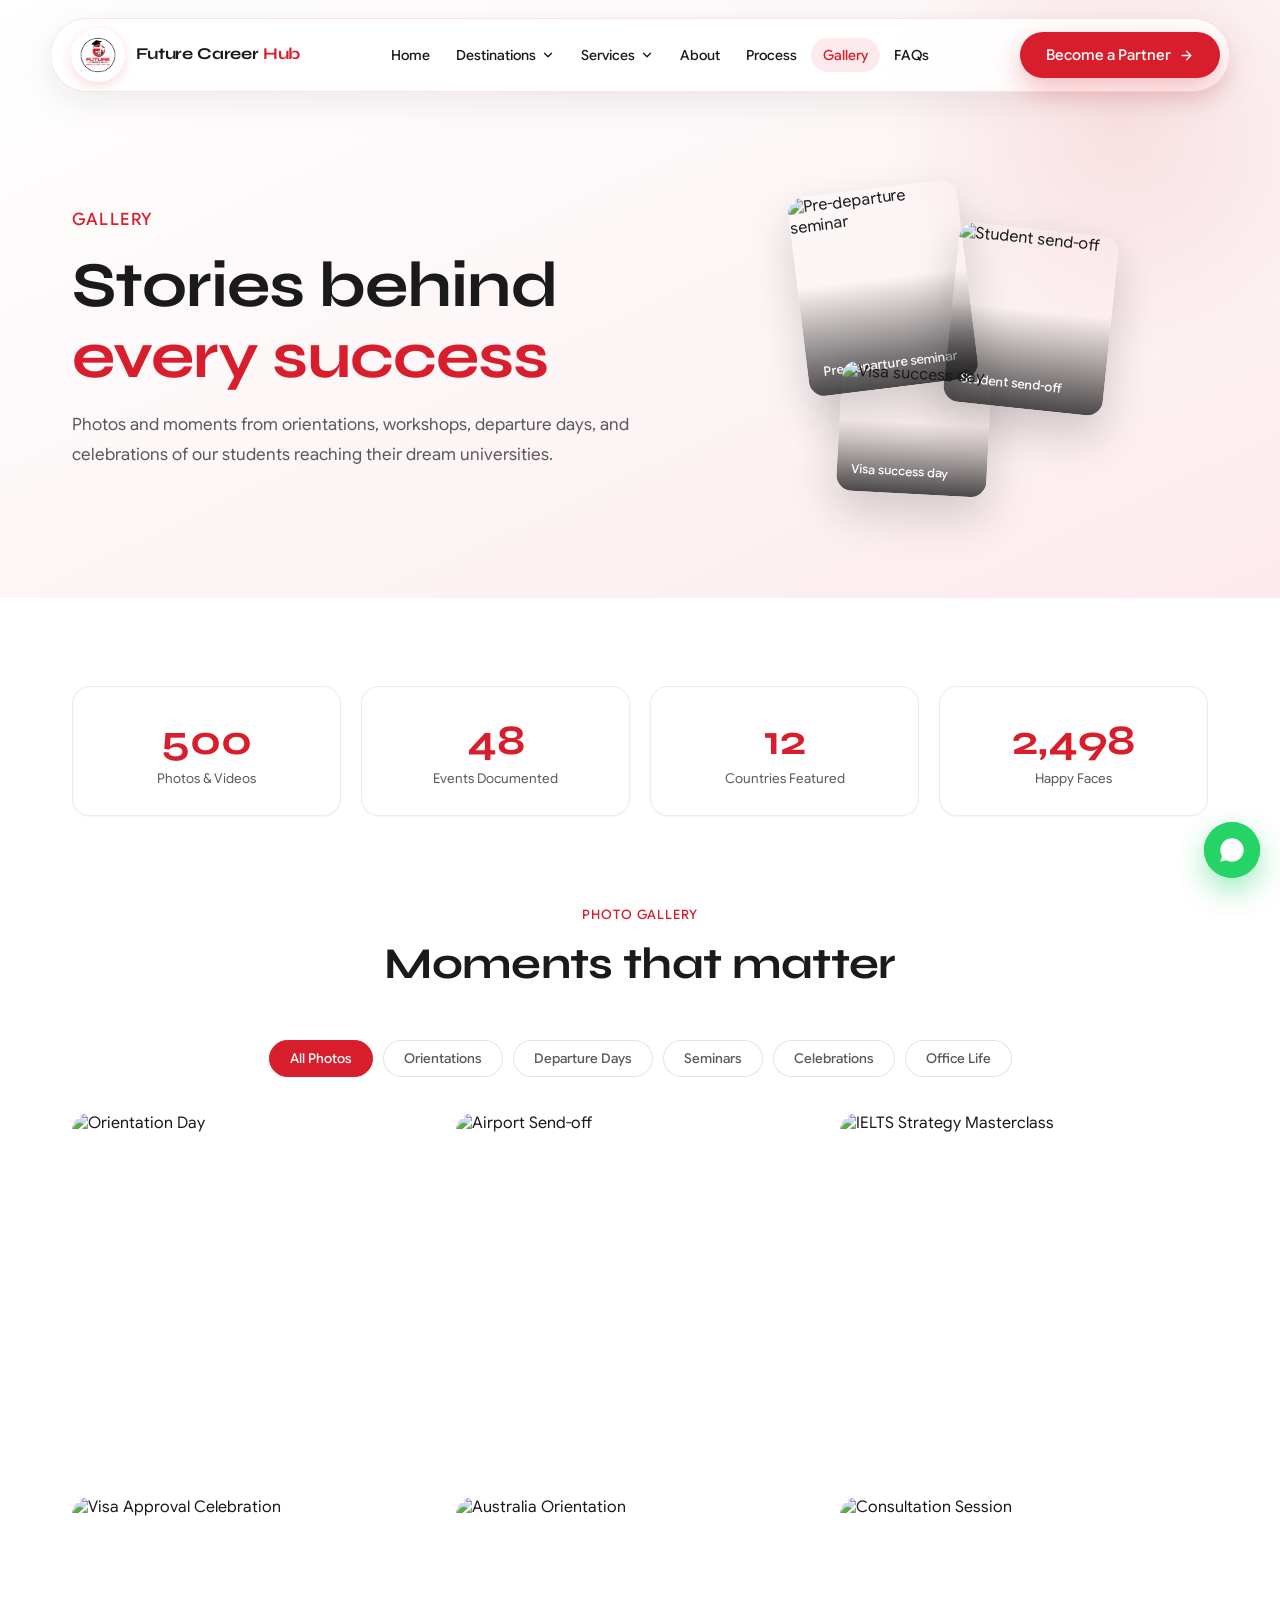
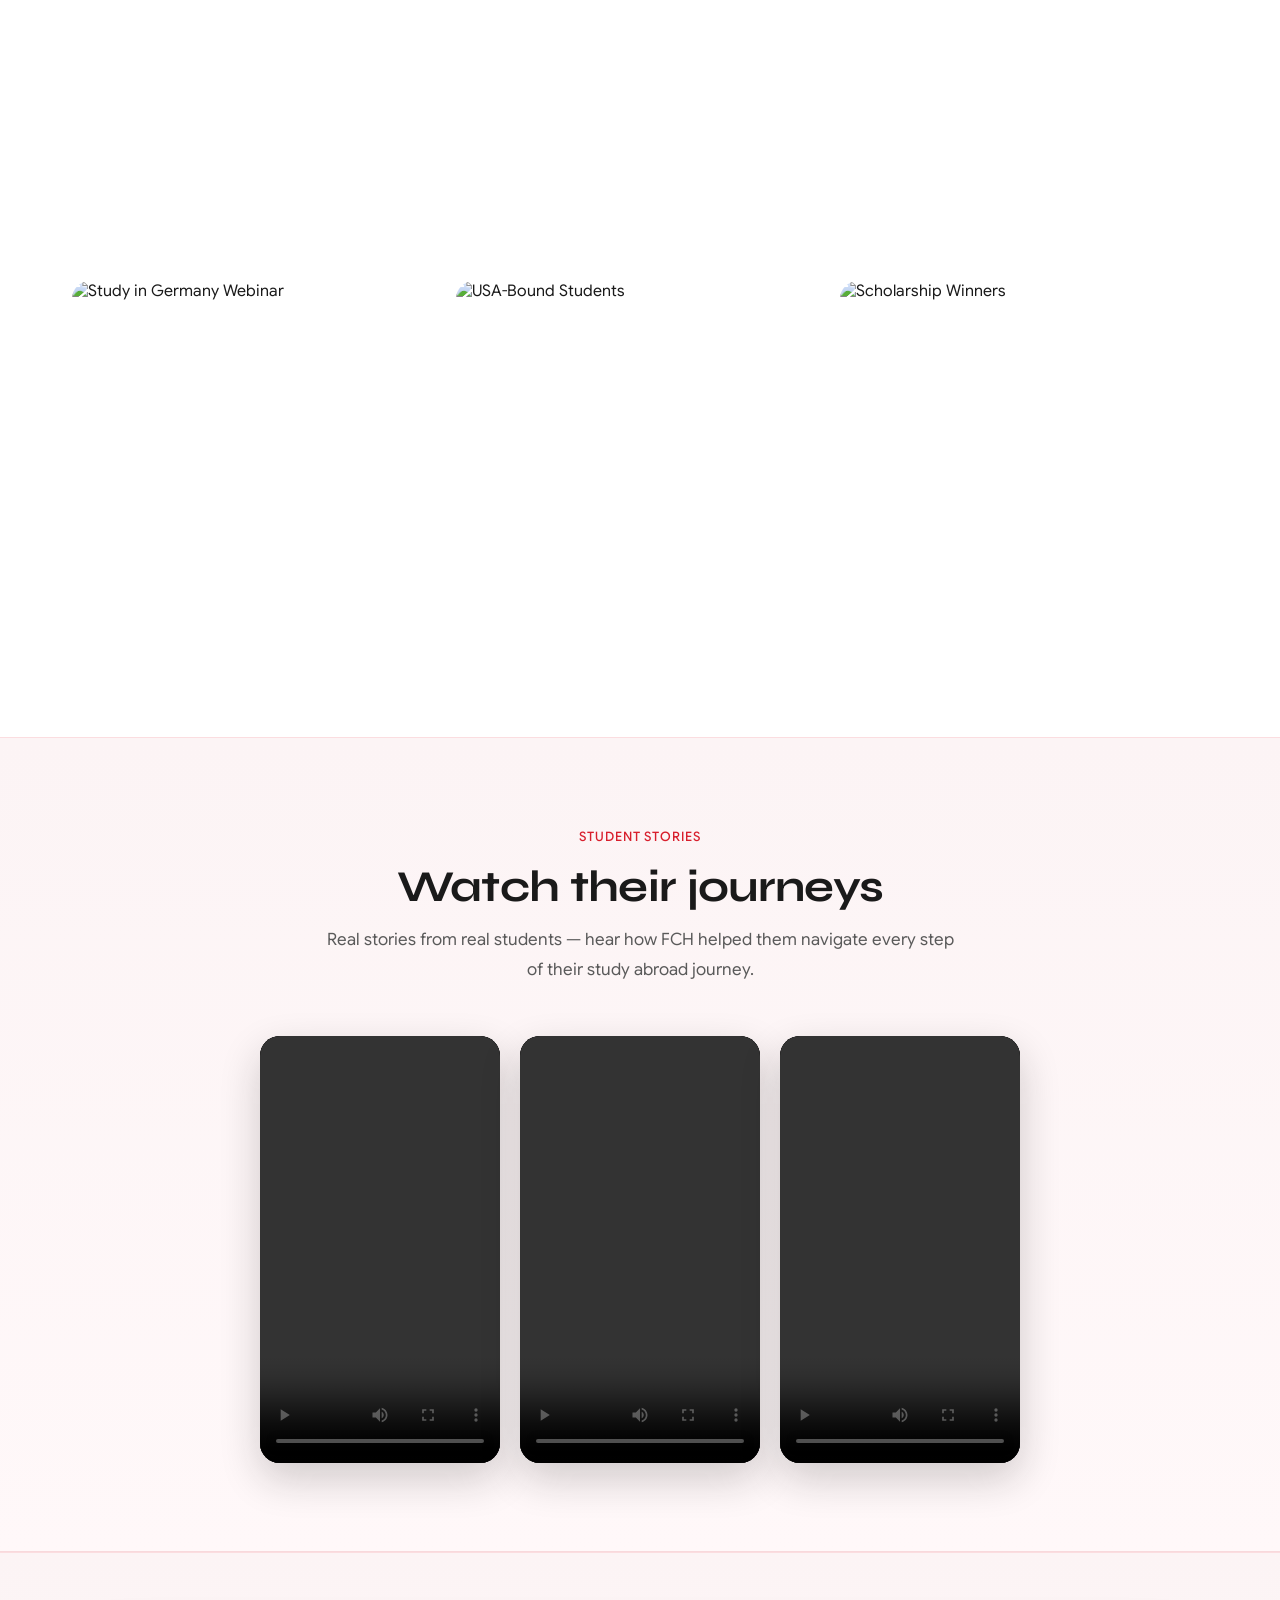
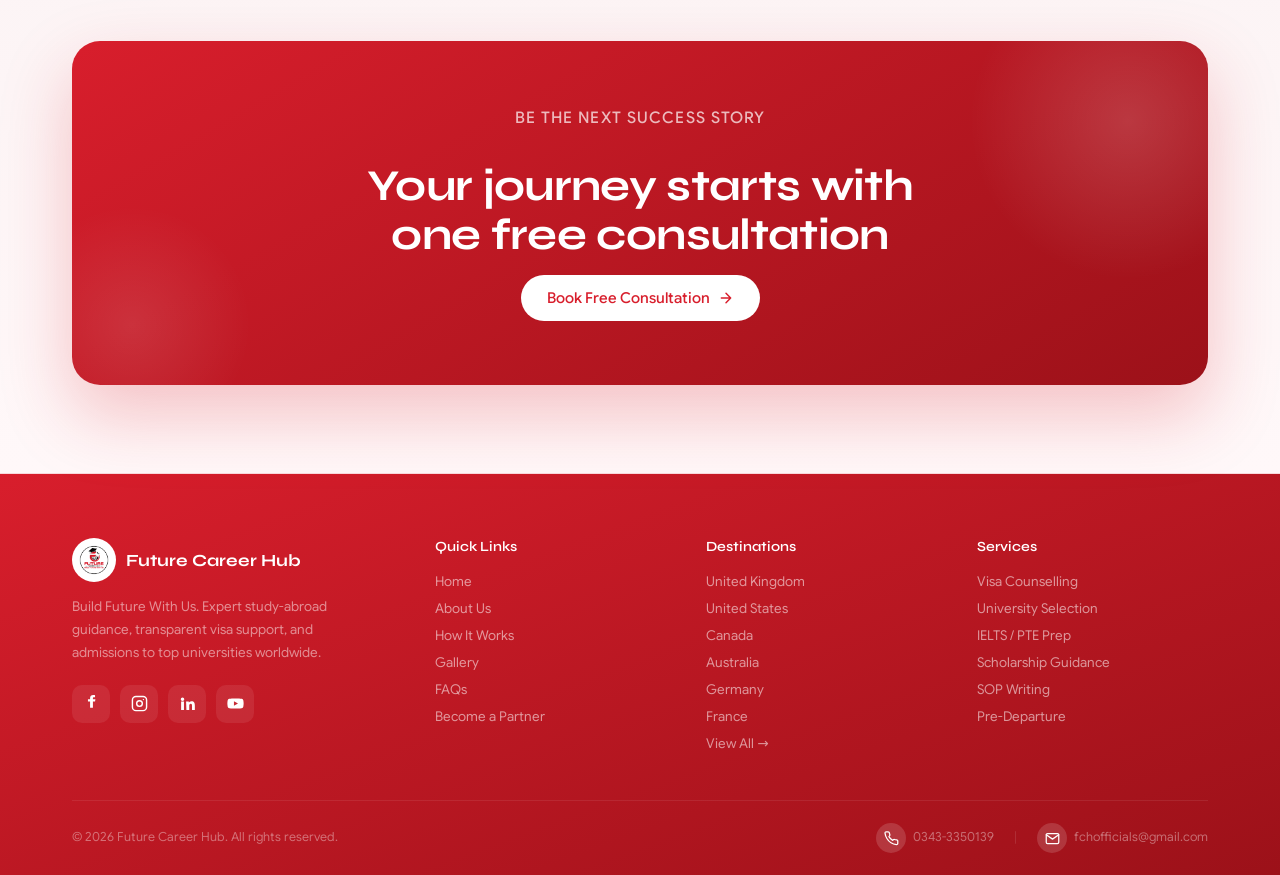
==== commit aab7c87b: "Comment out Instagram embed in gallery.html Comment out the Instagram embed section in gallery.html." ====
--- a/gallery.html
+++ b/gallery.html
@@ -218,9 +218,9 @@
         </video>
       </div>
     </div>
-    <div class="insta-embed-wrap reveal">
+    <!-- <div class="insta-embed-wrap reveal">
       <blockquote class="instagram-media" data-instgrm-permalink="https://www.instagram.com/reel/Dbf-t1FMrbv/" data-instgrm-version="14" style="width:100%;margin:0;"></blockquote>
-    </div>
+    </div> -->
   </div>
 </section>
 <script async src="//www.instagram.com/embed.js"></script>
